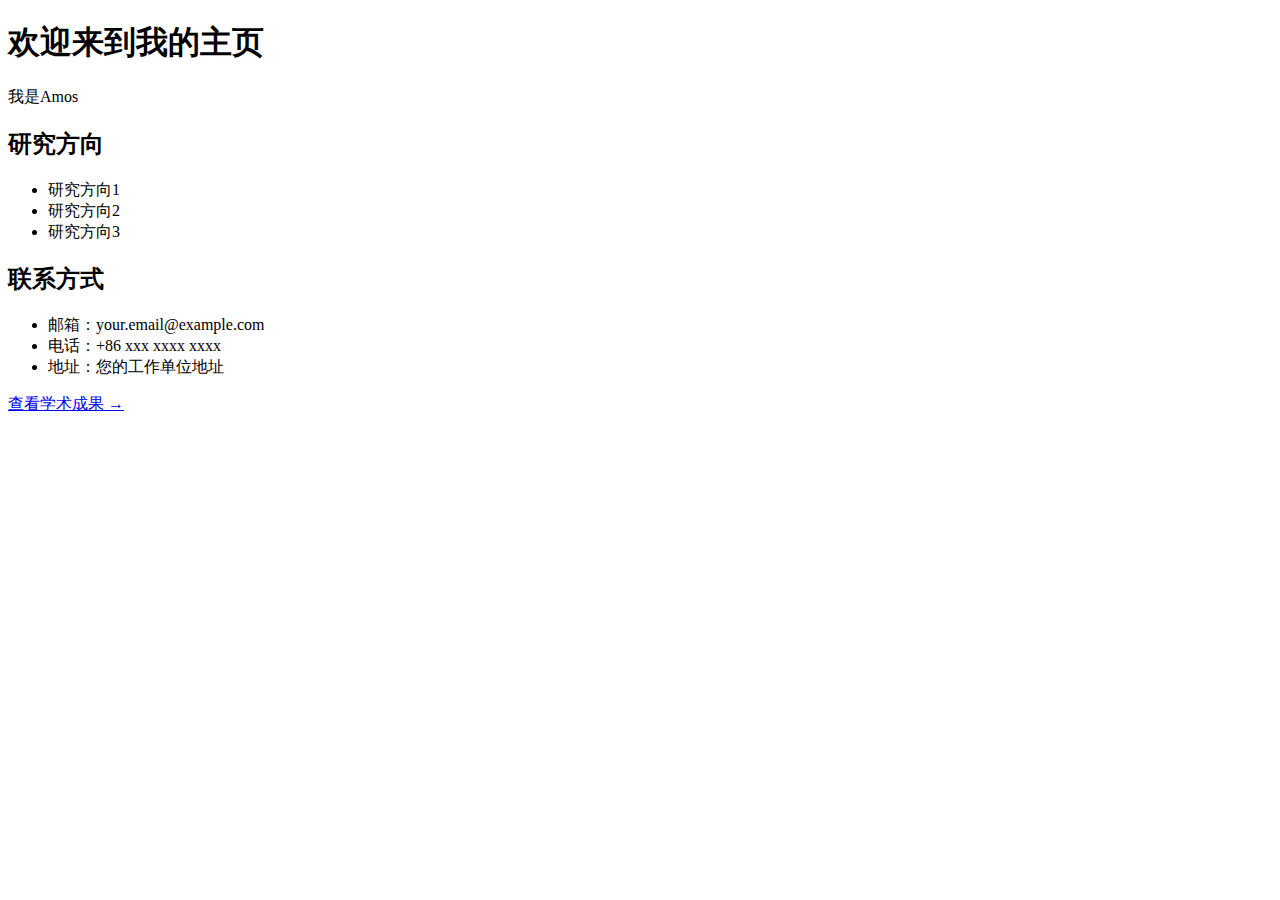
==== publications.html @ a4ec12b8 "Add files via upload" ====
<!DOCTYPE html>
<html lang="zh">
<head>
    <meta charset="UTF-8">
    <meta name="viewport" content="width=device-width, initial-scale=1.0">
    <title>Amos的个人主页</title>
    <link href="https://fonts.googleapis.com/css2?family=Crimson+Text:ital,wght@0,400;0,700;1,400&family=Playfair+Display:wght@400;700&family=Open+Sans:wght@400;600&display=swap" rel="stylesheet">
    <link rel="stylesheet" href="styles.css">
</head>
<body>
    <div class="container">
        <h1>欢迎来到我的主页</h1>
        <p>我是Amos</p>
        
        <section class="research">
            <h2>研究方向</h2>
            <ul>
                <li>研究方向1</li>
                <li>研究方向2</li>
                <li>研究方向3</li>
            </ul>
        </section>

        <section class="contact">
            <h2>联系方式</h2>
            <ul>
                <li>邮箱：your.email@example.com</li>
                <li>电话：+86 xxx xxxx xxxx</li>
                <li>地址：您的工作单位地址</li>
            </ul>
        </section>

        <div class="page-navigation">
            <a href="publications.html" class="nav-button">查看学术成果 →</a>
        </div>
    </div>
</body>
</html>
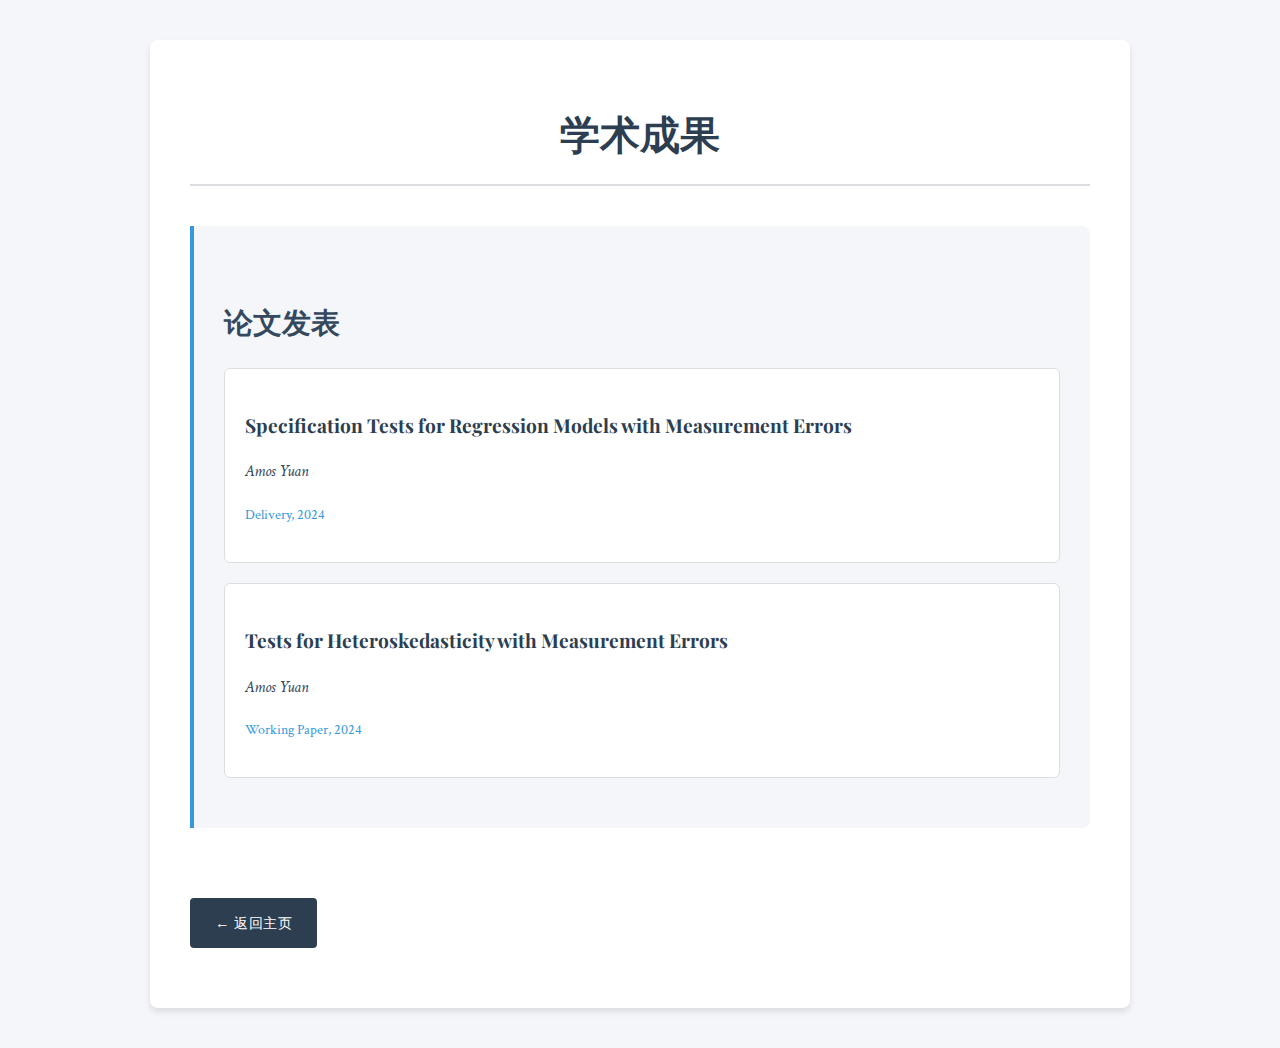
==== commit 6cfedd6f: "Add files via upload" ====
--- a/publications.html
+++ b/publications.html
@@ -3,35 +3,32 @@
 <head>
     <meta charset="UTF-8">
     <meta name="viewport" content="width=device-width, initial-scale=1.0">
-    <title>Amos的个人主页</title>
+    <title>Amos的学术成果</title>
     <link href="https://fonts.googleapis.com/css2?family=Crimson+Text:ital,wght@0,400;0,700;1,400&family=Playfair+Display:wght@400;700&family=Open+Sans:wght@400;600&display=swap" rel="stylesheet">
     <link rel="stylesheet" href="styles.css">
 </head>
 <body>
     <div class="container">
-        <h1>欢迎来到我的主页</h1>
-        <p>我是Amos</p>
+        <h1>学术成果</h1>
         
-        <section class="research">
-            <h2>研究方向</h2>
+        <section class="publications">
+            <h2>论文发表</h2>
             <ul>
-                <li>研究方向1</li>
-                <li>研究方向2</li>
-                <li>研究方向3</li>
-            </ul>
-        </section>
-
-        <section class="contact">
-            <h2>联系方式</h2>
-            <ul>
-                <li>邮箱：your.email@example.com</li>
-                <li>电话：+86 xxx xxxx xxxx</li>
-                <li>地址：您的工作单位地址</li>
+                <li>
+                    <p class="pub-title">Specification Tests for Regression Models with Measurement Errors</p>
+                    <p class="pub-authors">Amos Yuan</p>
+                    <p class="pub-journal">Delivery, 2024</p>
+                </li>
+                <li>
+                    <p class="pub-title">Tests for Heteroskedasticity with Measurement Errors</p>
+                    <p class="pub-authors">Amos Yuan</p>
+                    <p class="pub-journal">Working Paper, 2024</p>
+                </li>
             </ul>
         </section>
 
         <div class="page-navigation">
-            <a href="publications.html" class="nav-button">查看学术成果 →</a>
+            <a href="index.html" class="nav-button">← 返回主页</a>
         </div>
     </div>
 </body>
--- a/styles.css
+++ b/styles.css
@@ -0,0 +1,131 @@
+:root {
+    --primary-color: #2c3e50;
+    --secondary-color: #34495e;
+    --accent-color: #3498db;
+    --text-color: #333;
+    --light-bg: #f5f6fa;
+    --border-color: #dcdde1;
+}
+
+body {
+    font-family: "Crimson Text", "Times New Roman", serif;
+    line-height: 1.8;
+    margin: 0;
+    padding: 0;
+    color: var(--text-color);
+    background-color: var(--light-bg);
+}
+
+.container {
+    max-width: 900px;
+    margin: 40px auto;
+    padding: 30px 40px;
+    background: white;
+    box-shadow: 0 4px 6px rgba(0, 0, 0, 0.1);
+    border-radius: 8px;
+}
+
+h1 {
+    font-family: "Playfair Display", Georgia, serif;
+    font-size: 2.5em;
+    color: var(--primary-color);
+    margin-bottom: 30px;
+    padding-bottom: 15px;
+    border-bottom: 2px solid var(--border-color);
+    text-align: center;
+}
+
+h2 {
+    font-family: "Playfair Display", Georgia, serif;
+    font-size: 1.8em;
+    color: var(--secondary-color);
+    margin-top: 40px;
+    margin-bottom: 20px;
+}
+
+section {
+    margin: 40px 0;
+    padding: 30px;
+    background-color: var(--light-bg);
+    border-left: 4px solid var(--accent-color);
+    border-radius: 0 8px 8px 0;
+}
+
+ul {
+    list-style-type: none;
+    padding: 0;
+}
+
+li {
+    margin: 15px 0;
+    padding: 10px 0;
+    border-bottom: 1px solid var(--border-color);
+}
+
+.nav-button {
+    display: inline-block;
+    padding: 12px 25px;
+    background-color: var(--primary-color);
+    color: white;
+    text-decoration: none;
+    border-radius: 4px;
+    margin: 30px 0;
+    transition: all 0.3s ease;
+    font-family: "Open Sans", sans-serif;
+    font-size: 0.9em;
+    letter-spacing: 0.5px;
+}
+
+.nav-button:hover {
+    background-color: var(--secondary-color);
+    transform: translateY(-2px);
+    box-shadow: 0 2px 4px rgba(0, 0, 0, 0.2);
+}
+
+.publications li {
+    padding: 20px;
+    margin: 20px 0;
+    background: white;
+    border: 1px solid var(--border-color);
+    border-radius: 6px;
+    transition: transform 0.2s ease;
+}
+
+.publications li:hover {
+    transform: translateX(5px);
+}
+
+.pub-title {
+    font-family: "Playfair Display", Georgia, serif;
+    font-size: 1.2em;
+    font-weight: bold;
+    color: var(--primary-color);
+    margin-bottom: 10px;
+}
+
+.pub-authors {
+    color: var(--secondary-color);
+    margin-bottom: 8px;
+    font-style: italic;
+}
+
+.pub-journal {
+    color: var(--accent-color);
+    font-size: 0.9em;
+}
+
+/* 添加响应式设计 */
+@media (max-width: 768px) {
+    .container {
+        margin: 20px;
+        padding: 20px;
+    }
+    
+    h1 {
+        font-size: 2em;
+    }
+    
+    section {
+        padding: 20px;
+    }
+} 